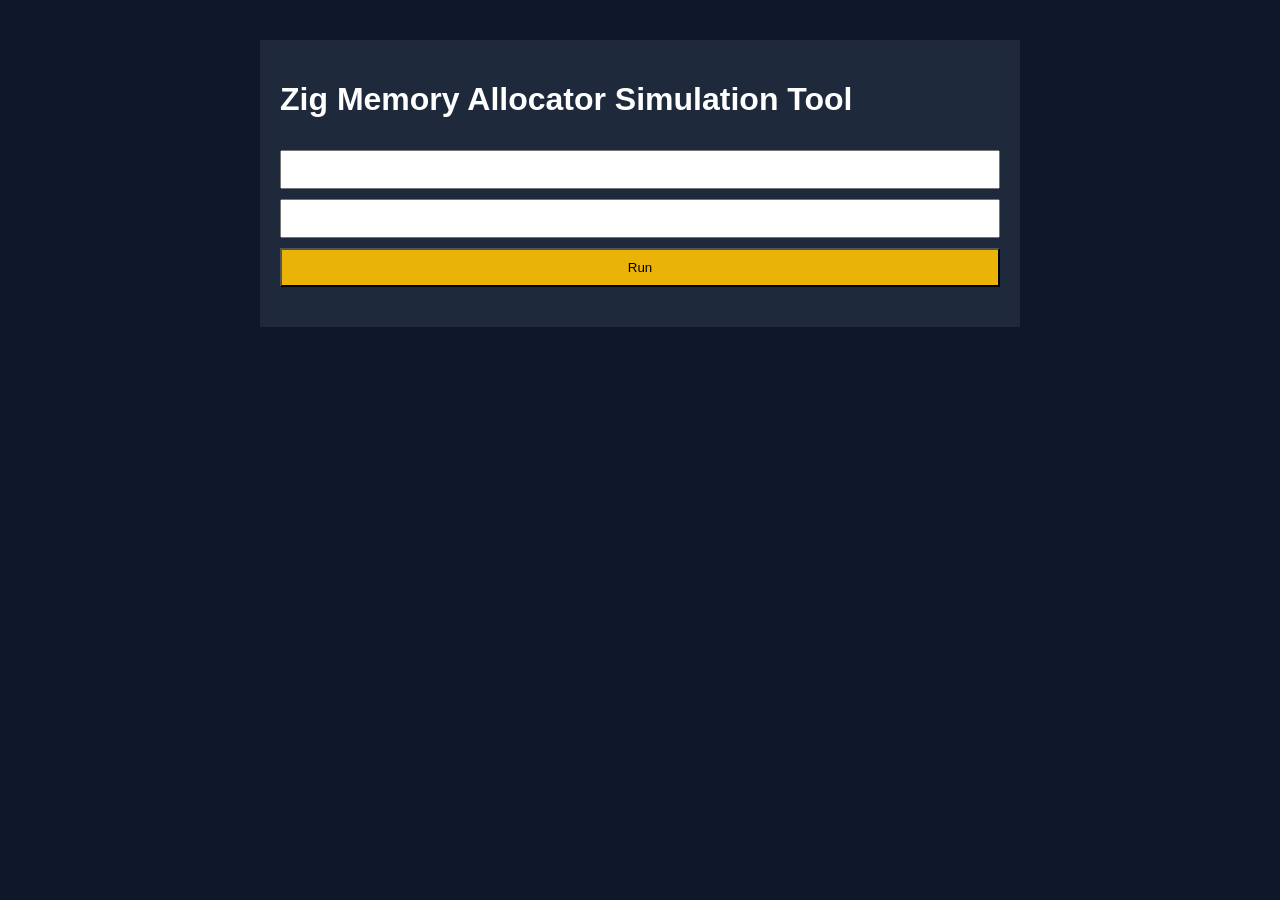
==== zig-allocator/index.html @ 52fa04ee "Initial commit" ====
<html><head><meta charset='UTF-8'><title>Zig Memory Allocator Simulation Tool</title><meta name='viewport' content='width=device-width, initial-scale=1.0'><link rel='stylesheet' href='styles.css'></head><body><div class='container'><h1>Zig Memory Allocator Simulation Tool</h1><input id='alloc'><input id='free'><button onclick='run()'>Run</button><div id='res' class='result'></div></div><script src='script.js'></script></body></html>
---- zig-allocator/styles.css ----
body{font-family:Arial;background:#0f172a;color:#fff}.container{max-width:720px;margin:40px auto;padding:20px;background:#1e293b}textarea,input{width:100%;margin-top:10px;padding:10px}textarea{height:140px}button{margin-top:10px;width:100%;padding:10px;background:#eab308}.result{margin-top:20px;white-space:pre-wrap}
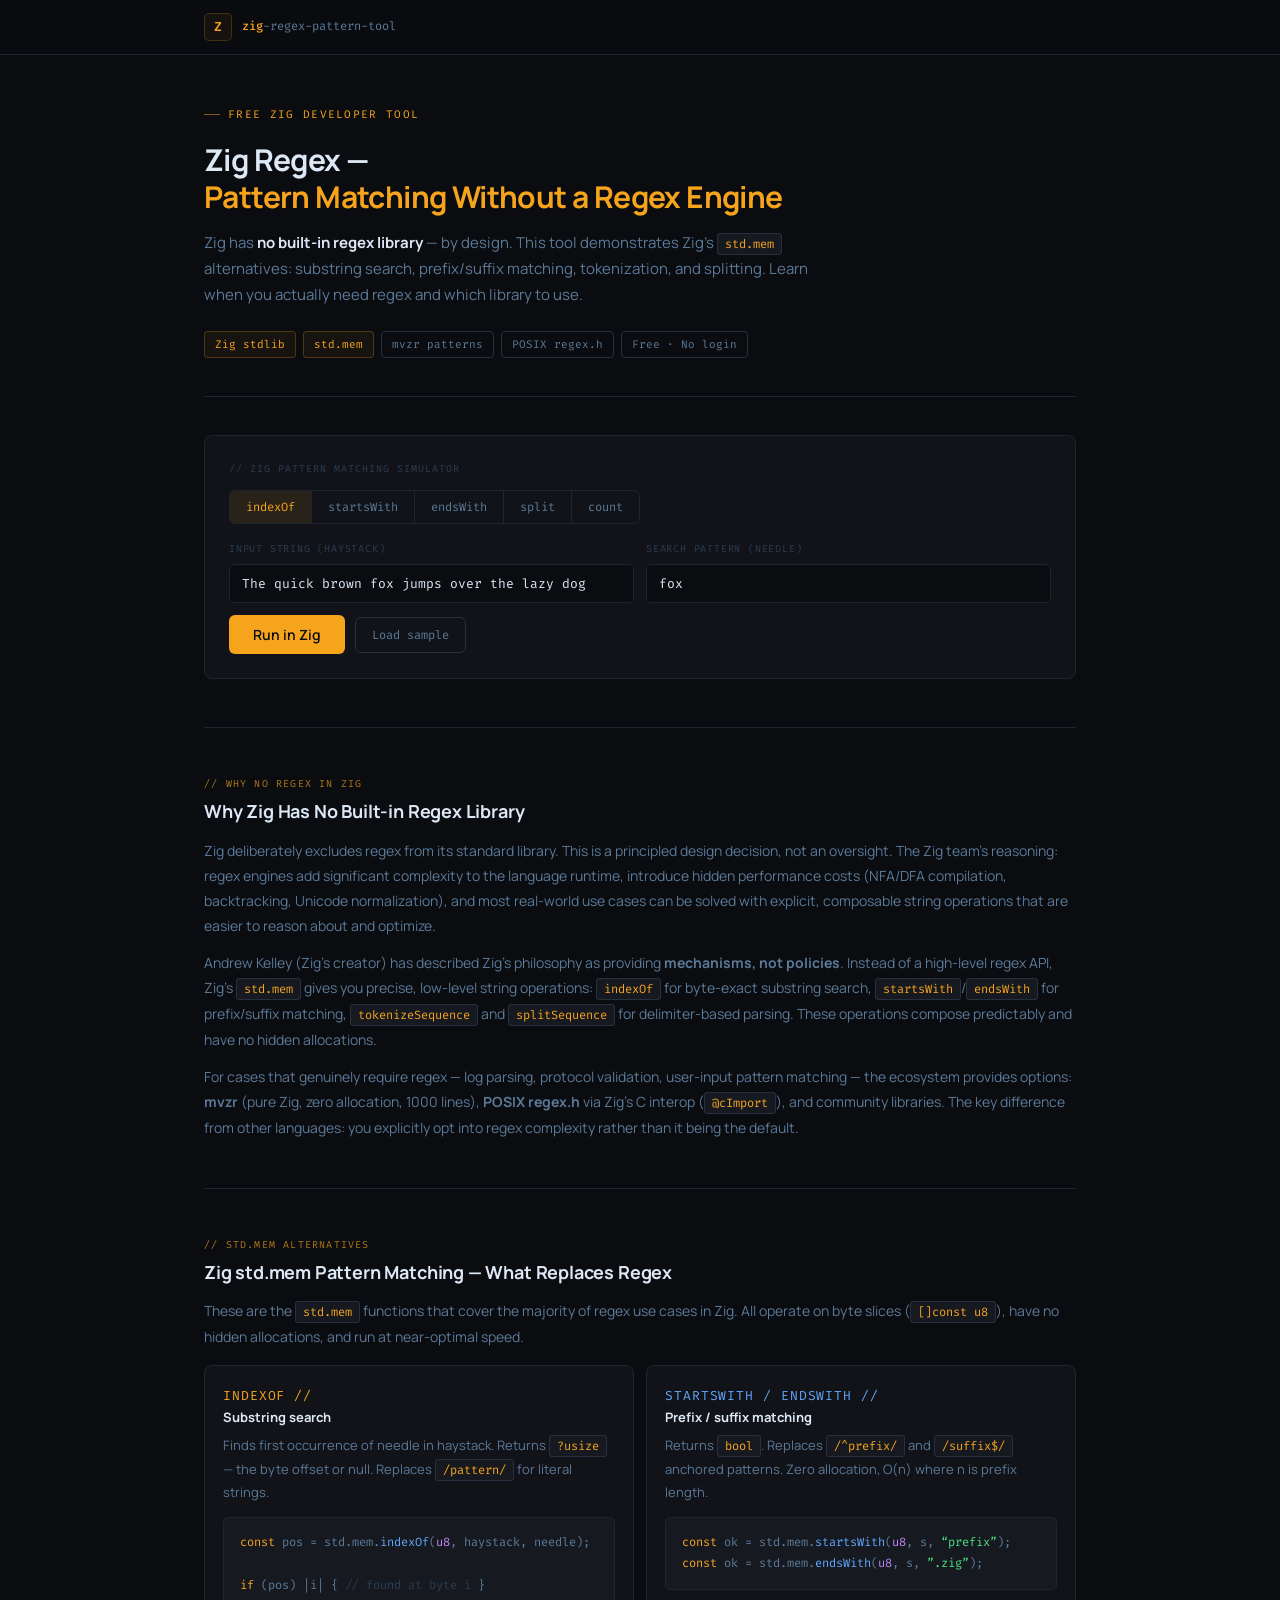
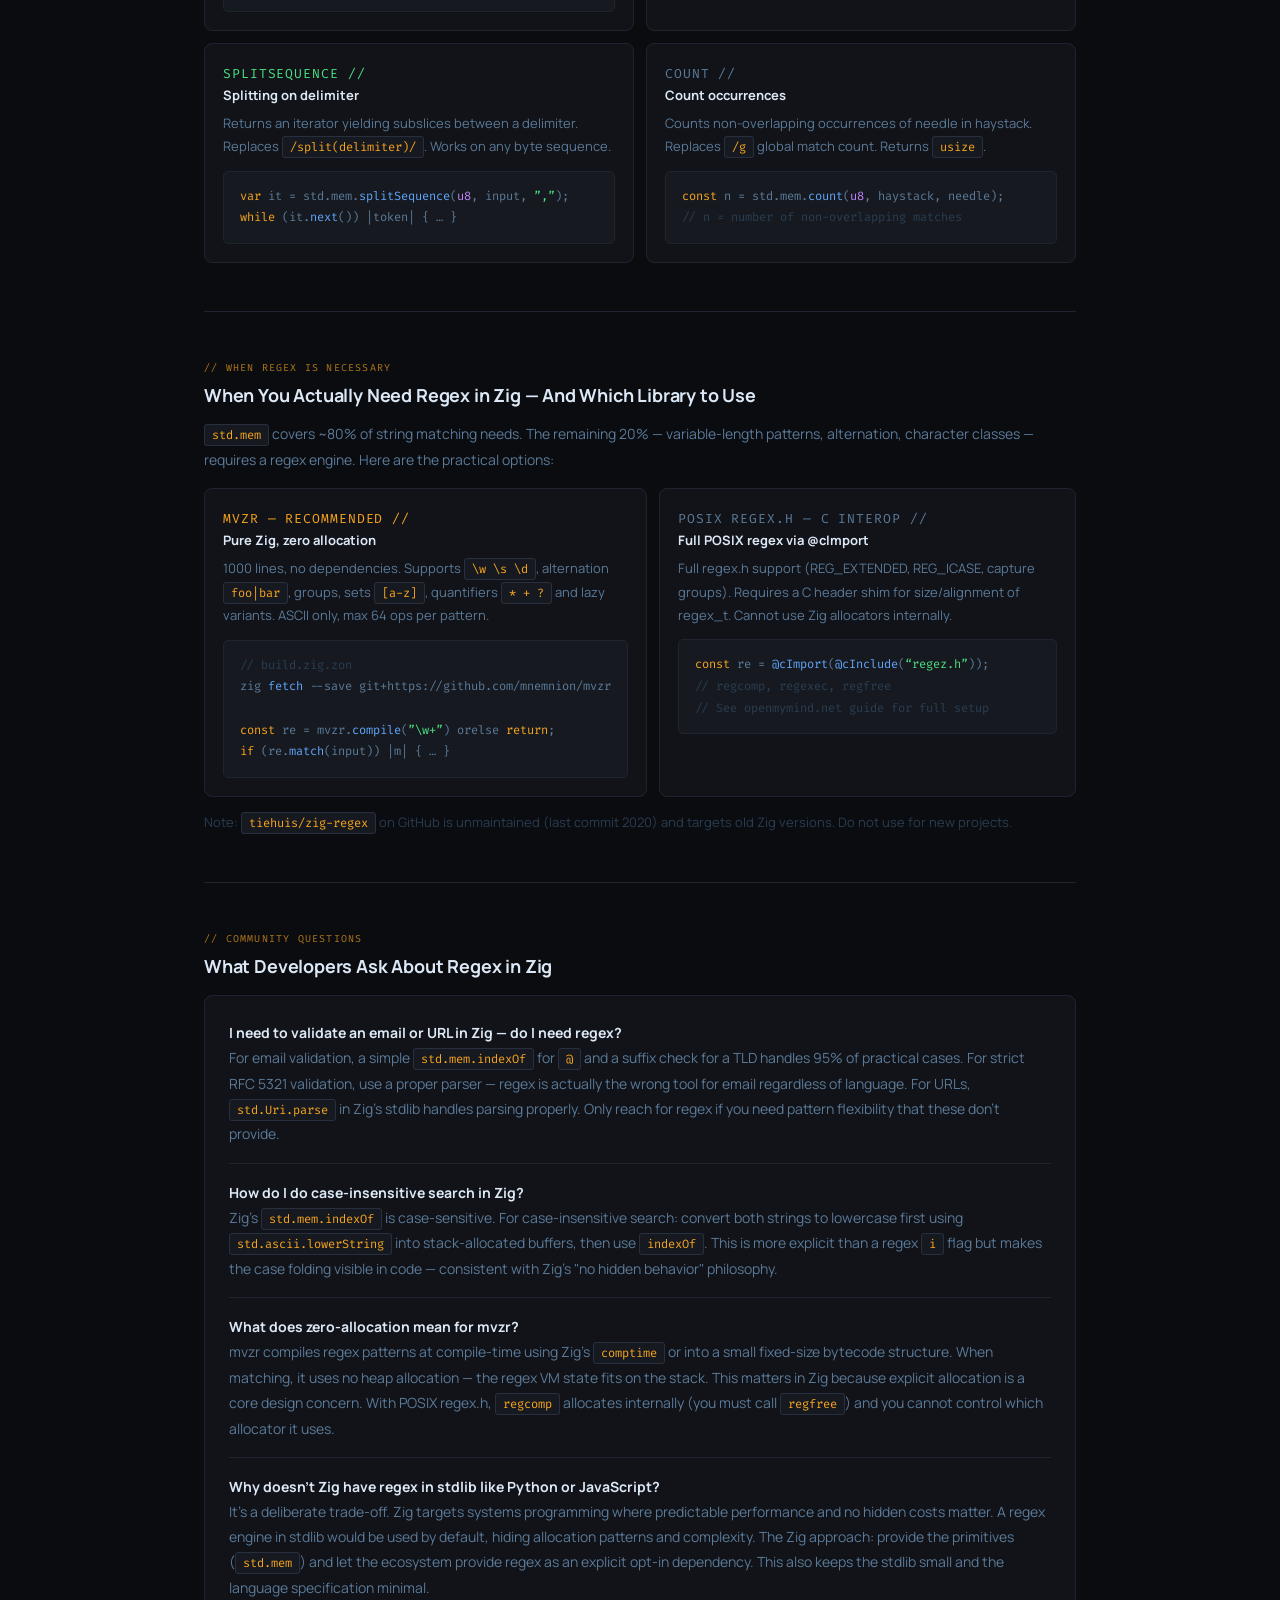
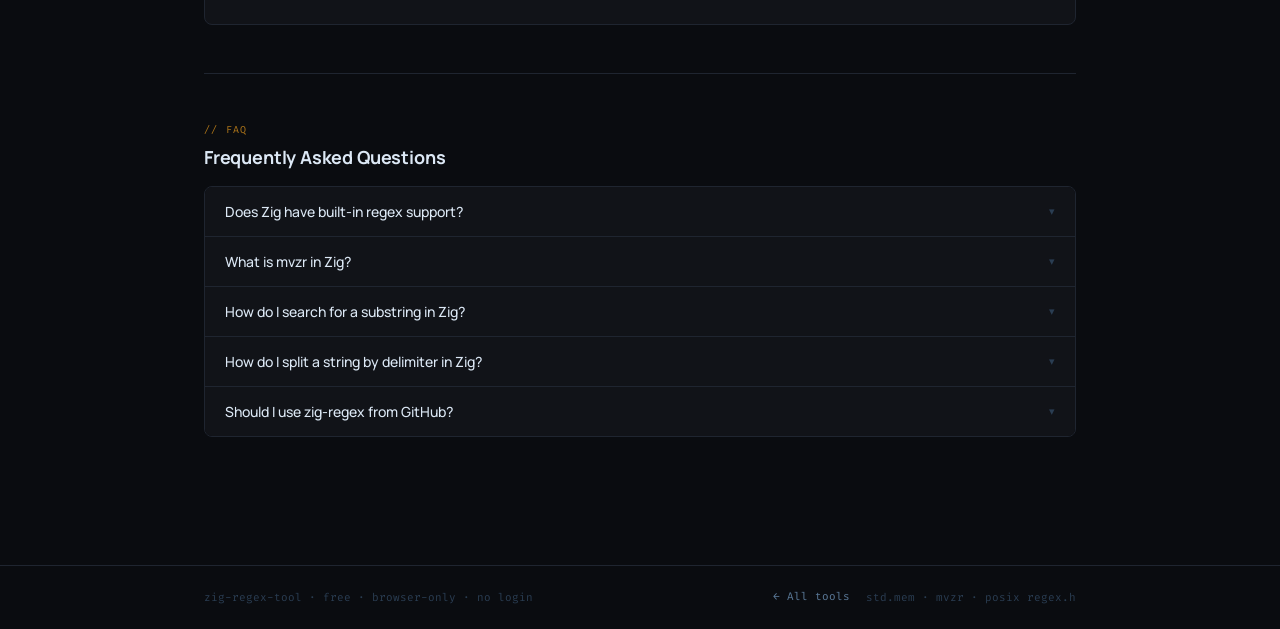
==== commit 8da192bf: "Actualizar index.html" ====
--- a/zig-allocator/index.html
+++ b/zig-allocator/index.html
@@ -1 +1,973 @@
-<html><head><meta charset='UTF-8'><title>Zig Memory Allocator Simulation Tool</title><meta name='viewport' content='width=device-width, initial-scale=1.0'><link rel='stylesheet' href='styles.css'></head><body><div class='container'><h1>Zig Memory Allocator Simulation Tool</h1><input id='alloc'><input id='free'><button onclick='run()'>Run</button><div id='res' class='result'></div></div><script src='script.js'></script></body></html>+<!DOCTYPE html>
+
+<html lang="en">
+<head>
+<meta charset="UTF-8">
+<meta name="viewport" content="width=device-width, initial-scale=1.0">
+
+<title>Zig Regex – Pattern Matching Tool & Guide for Zig Developers</title>
+
+<meta name="description" content="Zig regex tool and guide. Test patterns, explore Zig's stdlib alternatives to regex (std.mem, tokenize, split), and learn which regex libraries work with Zig. Free, no login.">
+
+<meta name="keywords" content="zig regex, zig regex library, zig string matching, zig pattern matching, zig std.mem, zig regex tool, mvzr zig, zig posix regex, zig regex alternative, zig string search">
+
+<link rel="canonical" href="https://franrivalbigprojects.github.io/longtail-dev-tools/zig-allocator/">
+
+<meta property="og:title" content="Zig Regex – Pattern Matching Tool & Guide for Zig Developers">
+<meta property="og:description" content="Test regex-style patterns in Zig's context. Explore std.mem alternatives, learn mvzr and POSIX regex.h approaches. Free, no login.">
+<meta property="og:type" content="website">
+
+<link rel="preconnect" href="https://fonts.googleapis.com">
+<link rel="preconnect" href="https://fonts.gstatic.com" crossorigin>
+<link href="https://fonts.googleapis.com/css2?family=Fira+Code:wght@400;500;600&family=Manrope:wght@400;500;600;700&display=swap" rel="stylesheet">
+
+<style>
+:root {
+  --bg: #0a0c10;
+  --surface: #111318;
+  --surface2: #161a20;
+  --border: #1f2530;
+  --border-light: #283040;
+  --zig: #f7a41d;
+  --zig-dim: rgba(247,164,29,0.1);
+  --zig-dim2: rgba(247,164,29,0.05);
+  --green: #4ade80;
+  --green-dim: rgba(74,222,128,0.1);
+  --red: #f87171;
+  --red-dim: rgba(248,113,113,0.08);
+  --blue: #60a5fa;
+  --blue-dim: rgba(96,165,250,0.1);
+  --text: #dce8f5;
+  --text-muted: #5b7a99;
+  --text-dim: #2a3d52;
+  --mono: 'Fira Code', monospace;
+  --sans: 'Manrope', sans-serif;
+  --radius: 8px;
+}
+
+* { box-sizing: border-box; margin: 0; padding: 0; }
+
+body {
+  font-family: var(--sans);
+  background: var(--bg);
+  color: var(--text);
+  min-height: 100vh;
+  line-height: 1.6;
+}
+
+header {
+  border-bottom: 1px solid var(--border);
+  padding: 13px 0;
+  position: sticky;
+  top: 0;
+  z-index: 100;
+  background: rgba(10,12,16,0.95);
+  backdrop-filter: blur(10px);
+}
+
+.header-inner {
+  max-width: 920px;
+  margin: 0 auto;
+  padding: 0 24px;
+  display: flex;
+  align-items: center;
+  gap: 10px;
+}
+
+.logo-zig {
+  font-family: var(--mono);
+  font-size: 13px;
+  font-weight: 600;
+  color: var(--zig);
+  background: var(--zig-dim2);
+  border: 1px solid rgba(247,164,29,0.2);
+  border-radius: 5px;
+  width: 28px;
+  height: 28px;
+  display: flex;
+  align-items: center;
+  justify-content: center;
+}
+
+.logo-text {
+  font-family: var(--mono);
+  font-size: 12px;
+  color: var(--text-muted);
+}
+
+.logo-text strong { color: var(--zig); font-weight: 500; }
+
+.wrapper { max-width: 920px; margin: 0 auto; padding: 0 24px 80px; }
+
+/* ─── HERO ─── */
+.hero {
+  padding: 50px 0 38px;
+  border-bottom: 1px solid var(--border);
+  margin-bottom: 38px;
+}
+
+.hero-eyebrow {
+  font-family: var(--mono);
+  font-size: 11px;
+  letter-spacing: 0.12em;
+  text-transform: uppercase;
+  color: var(--zig);
+  margin-bottom: 16px;
+  display: flex;
+  align-items: center;
+  gap: 8px;
+}
+
+.hero-eyebrow::before {
+  content: '';
+  width: 16px;
+  height: 1px;
+  background: var(--zig);
+  opacity: 0.5;
+}
+
+h1 {
+  font-size: clamp(22px, 3.5vw, 30px);
+  font-weight: 700;
+  line-height: 1.25;
+  color: var(--text);
+  margin-bottom: 14px;
+  letter-spacing: -0.02em;
+}
+
+h1 em { font-style: normal; color: var(--zig); }
+
+.hero-sub {
+  font-size: 15px;
+  color: var(--text-muted);
+  max-width: 630px;
+  line-height: 1.75;
+  margin-bottom: 22px;
+}
+
+.hero-sub strong { color: var(--text); }
+
+.badges {
+  display: flex;
+  flex-wrap: wrap;
+  gap: 7px;
+}
+
+.badge {
+  font-family: var(--mono);
+  font-size: 11px;
+  padding: 4px 10px;
+  border-radius: 4px;
+  border: 1px solid var(--border-light);
+  color: var(--text-muted);
+}
+
+.badge.zig {
+  color: var(--zig);
+  background: var(--zig-dim2);
+  border-color: rgba(247,164,29,0.25);
+}
+
+/* ─── TOOL ─── */
+.tool-wrap {
+  background: var(--surface);
+  border: 1px solid var(--border);
+  border-radius: var(--radius);
+  padding: 24px;
+  margin-bottom: 16px;
+}
+
+.tool-label {
+  font-family: var(--mono);
+  font-size: 10px;
+  letter-spacing: 0.1em;
+  text-transform: uppercase;
+  color: var(--text-dim);
+  margin-bottom: 12px;
+}
+
+.mode-tabs {
+  display: flex;
+  gap: 0;
+  border: 1px solid var(--border);
+  border-radius: 6px;
+  overflow: hidden;
+  margin-bottom: 16px;
+  width: fit-content;
+}
+
+.mode-tab {
+  font-family: var(--mono);
+  font-size: 12px;
+  padding: 8px 16px;
+  background: transparent;
+  color: var(--text-muted);
+  border: none;
+  cursor: pointer;
+  transition: background 0.15s, color 0.15s;
+  border-right: 1px solid var(--border);
+}
+
+.mode-tab:last-child { border-right: none; }
+.mode-tab.active { background: var(--zig-dim); color: var(--zig); }
+.mode-tab:hover:not(.active) { background: var(--zig-dim2); color: var(--text); }
+
+.input-row {
+  display: grid;
+  grid-template-columns: 1fr 1fr;
+  gap: 12px;
+  margin-bottom: 12px;
+}
+
+.field-label {
+  font-family: var(--mono);
+  font-size: 10px;
+  color: var(--text-dim);
+  text-transform: uppercase;
+  letter-spacing: 0.08em;
+  margin-bottom: 6px;
+}
+
+input[type="text"], textarea {
+  width: 100%;
+  background: var(--bg);
+  border: 1px solid var(--border);
+  border-radius: 5px;
+  padding: 10px 12px;
+  font-family: var(--mono);
+  font-size: 13px;
+  color: var(--text);
+  transition: border-color 0.2s;
+}
+
+input[type="text"]:focus, textarea:focus {
+  outline: none;
+  border-color: rgba(247,164,29,0.4);
+}
+
+input[type="text"]::placeholder, textarea::placeholder { color: var(--text-dim); }
+
+textarea { min-height: 100px; resize: vertical; }
+
+.tool-actions {
+  display: flex;
+  gap: 10px;
+  flex-wrap: wrap;
+  align-items: center;
+}
+
+.btn-primary {
+  padding: 10px 24px;
+  font-size: 14px;
+  font-family: var(--sans);
+  font-weight: 600;
+  background: var(--zig);
+  color: var(--bg);
+  border: none;
+  border-radius: 6px;
+  cursor: pointer;
+  transition: opacity 0.15s, transform 0.1s;
+}
+
+.btn-primary:hover { opacity: 0.85; }
+.btn-primary:active { transform: scale(0.98); }
+
+.btn-ghost {
+  padding: 9px 16px;
+  font-size: 12px;
+  font-family: var(--mono);
+  background: transparent;
+  color: var(--text-muted);
+  border: 1px solid var(--border-light);
+  border-radius: 6px;
+  cursor: pointer;
+  transition: color 0.15s;
+}
+
+.btn-ghost:hover { color: var(--text); border-color: var(--text-dim); opacity: 1; transform: none; }
+
+/* ─── RESULTS ─── */
+#output { margin-top: 16px; display: none; }
+
+.result-box {
+  background: var(--bg);
+  border: 1px solid var(--border);
+  border-radius: 6px;
+  padding: 16px;
+  font-family: var(--mono);
+  font-size: 13px;
+  line-height: 1.7;
+}
+
+.result-ok { border-color: rgba(74,222,128,0.3); }
+.result-fail { border-color: rgba(248,113,113,0.3); }
+
+.result-title {
+  font-size: 12px;
+  font-weight: 600;
+  margin-bottom: 10px;
+  display: flex;
+  align-items: center;
+  gap: 8px;
+}
+
+.match-highlight {
+  background: rgba(247,164,29,0.25);
+  color: var(--zig);
+  border-radius: 2px;
+  padding: 0 2px;
+}
+
+.code-block {
+  background: var(--surface2);
+  border: 1px solid var(--border);
+  border-radius: 5px;
+  padding: 14px 16px;
+  font-family: var(--mono);
+  font-size: 12px;
+  color: var(--text-muted);
+  line-height: 1.8;
+  margin-top: 12px;
+  overflow-x: auto;
+  white-space: pre;
+}
+
+.kw { color: var(--zig); }
+.fn-name { color: var(--blue); }
+.str { color: var(--green); }
+.cm { color: var(--text-dim); }
+.ty { color: #c084fc; }
+
+/* ─── DIVIDER ─── */
+hr.divider { border: none; border-top: 1px solid var(--border); margin: 48px 0; }
+
+/* ─── CONTENT ─── */
+.content-section { margin-bottom: 48px; }
+
+.section-eyebrow {
+  font-family: var(--mono);
+  font-size: 10px;
+  letter-spacing: 0.12em;
+  text-transform: uppercase;
+  color: var(--zig);
+  opacity: 0.7;
+  margin-bottom: 8px;
+  display: block;
+}
+
+h3 {
+  font-size: 18px;
+  font-weight: 700;
+  color: var(--text);
+  margin-bottom: 14px;
+  letter-spacing: -0.01em;
+  line-height: 1.3;
+}
+
+p {
+  font-size: 14px;
+  color: var(--text-muted);
+  line-height: 1.8;
+  margin-bottom: 12px;
+}
+
+code {
+  font-family: var(--mono);
+  font-size: 12px;
+  background: var(--surface2);
+  color: var(--zig);
+  padding: 2px 7px;
+  border-radius: 3px;
+  border: 1px solid var(--border-light);
+}
+
+/* ─── APPROACH CARDS ─── */
+.approach-grid {
+  display: grid;
+  grid-template-columns: 1fr 1fr;
+  gap: 12px;
+  margin-top: 16px;
+}
+
+.approach-card {
+  background: var(--surface);
+  border: 1px solid var(--border);
+  border-radius: var(--radius);
+  padding: 18px;
+  transition: border-color 0.2s;
+}
+
+.approach-card:hover { border-color: var(--border-light); }
+
+.approach-eye {
+  font-family: var(--mono);
+  font-size: 10px;
+  text-transform: uppercase;
+  letter-spacing: 0.07em;
+  margin-bottom: 8px;
+}
+
+.approach-card strong {
+  font-size: 13px;
+  color: var(--text);
+  display: block;
+  margin-bottom: 6px;
+}
+
+.approach-card p { font-size: 13px; margin: 0; }
+
+/* ─── DENSE BLOCK ─── */
+.dense-block {
+  background: var(--surface);
+  border: 1px solid var(--border);
+  border-radius: var(--radius);
+  padding: 24px;
+  margin-top: 16px;
+}
+
+.dense-block p {
+  font-size: 14px;
+  margin-bottom: 16px;
+  padding-bottom: 16px;
+  border-bottom: 1px solid var(--border);
+  line-height: 1.8;
+}
+
+.dense-block p:last-child { margin-bottom: 0; padding-bottom: 0; border-bottom: none; }
+.dense-block strong { color: var(--text); }
+
+/* ─── FAQ ─── */
+.faq-list {
+  margin-top: 16px;
+  border: 1px solid var(--border);
+  border-radius: var(--radius);
+  overflow: hidden;
+}
+
+.faq-item { border-bottom: 1px solid var(--border); }
+.faq-item:last-child { border-bottom: none; }
+
+.faq-q {
+  width: 100%;
+  text-align: left;
+  background: var(--surface);
+  border: none;
+  padding: 15px 20px;
+  font-size: 14px;
+  color: var(--text);
+  font-family: var(--sans);
+  cursor: pointer;
+  display: flex;
+  justify-content: space-between;
+  align-items: center;
+  gap: 12px;
+  transition: background 0.15s;
+  font-weight: 500;
+}
+
+.faq-q:hover { background: var(--zig-dim2); }
+
+.faq-arrow {
+  font-size: 11px;
+  color: var(--text-dim);
+  transition: transform 0.2s;
+  flex-shrink: 0;
+  font-family: var(--mono);
+}
+
+.faq-item.open .faq-arrow { transform: rotate(180deg); }
+
+.faq-a {
+  display: none;
+  padding: 0 20px 16px;
+  font-size: 13px;
+  color: var(--text-muted);
+  line-height: 1.75;
+  border-top: 1px solid var(--border);
+  background: var(--bg);
+}
+
+.faq-item.open .faq-a { display: block; }
+
+/* ─── FOOTER ─── */
+footer {
+  border-top: 1px solid var(--border);
+  padding: 22px 0;
+}
+
+.footer-inner {
+  max-width: 920px;
+  margin: 0 auto;
+  padding: 0 24px;
+  display: flex;
+  justify-content: space-between;
+  align-items: center;
+  flex-wrap: wrap;
+  gap: 8px;
+}
+
+footer p {
+  font-size: 11px;
+  color: var(--text-dim);
+  font-family: var(--mono);
+  margin: 0;
+}
+
+footer a {
+  color: var(--text-muted);
+  text-decoration: none;
+  font-size: 11px;
+  font-family: var(--mono);
+}
+
+footer a:hover { color: var(--zig); }
+
+@media (max-width: 620px) {
+  .input-row { grid-template-columns: 1fr; }
+  .approach-grid { grid-template-columns: 1fr; }
+  .hero { padding: 32px 0 24px; }
+}
+</style>
+
+<script type="application/ld+json">
+{
+  "@context": "https://schema.org",
+  "@type": "SoftwareApplication",
+  "name": "Zig Regex Pattern Matcher",
+  "applicationCategory": "DeveloperApplication",
+  "operatingSystem": "Web",
+  "offers": { "@type": "Offer", "price": "0", "priceCurrency": "USD" },
+  "description": "Free Zig regex tool. Test std.mem pattern matching alternatives, explore substring search, prefix/suffix matching, and tokenization in Zig's standard library. Learn when to use mvzr or POSIX regex.h in Zig projects.",
+  "featureList": "Zig string pattern matching, std.mem search, substring detection, prefix suffix matching, tokenize split, Zig regex alternatives"
+}
+</script>
+
+<script type="application/ld+json">
+{
+  "@context": "https://schema.org",
+  "@type": "FAQPage",
+  "mainEntity": [
+    {
+      "@type": "Question",
+      "name": "Does Zig have a built-in regex library?",
+      "acceptedAnswer": {
+        "@type": "Answer",
+        "text": "No. Zig deliberately excludes regex from its standard library. The Zig team's position is that regex adds significant complexity to the language runtime and most use cases can be solved with std.mem functions (indexOf, startsWith, endsWith, containsAtLeast) which are explicit, fast, and composable. For cases that genuinely need regex, the options are: mvzr (pure Zig, zero allocation), zig-regex (GitHub library), or POSIX regex.h via Zig's C interop."
+      }
+    },
+    {
+      "@type": "Question",
+      "name": "What is the best way to do regex in Zig?",
+      "acceptedAnswer": {
+        "@type": "Answer",
+        "text": "For simple pattern matching in Zig, use std.mem functions: std.mem.indexOf for substring search, std.mem.startsWith and std.mem.endsWith for prefix/suffix checks, std.mem.tokenizeSequence or std.mem.splitSequence for splitting on delimiters. For complex patterns requiring actual regex, use the mvzr library (zero allocation, pure Zig) or link POSIX regex.h via @cImport. Avoid zig-regex on GitHub as it is unmaintained."
+      }
+    },
+    {
+      "@type": "Question",
+      "name": "How do I search for a substring in Zig?",
+      "acceptedAnswer": {
+        "@type": "Answer",
+        "text": "Use std.mem.indexOf: if (std.mem.indexOf(u8, haystack, needle)) |pos| { // found at pos }. This returns an optional usize — the byte offset of the first match, or null if not found. For case-insensitive search, convert both strings to lowercase first using std.ascii.lowerString."
+      }
+    },
+    {
+      "@type": "Question",
+      "name": "What is mvzr in Zig?",
+      "acceptedAnswer": {
+        "@type": "Answer",
+        "text": "mvzr (Minimum Viable Zig Regex) is a pure Zig regex library with zero memory allocation. It supports possessive and lazy qualifiers, alternation, grouping, character sets, built-in groups (\\w, \\s, \\d), and anchors. It has limitations: max 64 operations per regex, ASCII only, no Unicode support. Add it as a Zig package with zig fetch --save git+https://github.com/mnemnion/mvzr."
+      }
+    }
+  ]
+}
+</script>
+
+</head>
+
+<body>
+
+<header>
+  <div class="header-inner">
+    <div class="logo-zig">Z</div>
+    <span class="logo-text"><strong>zig</strong>-regex-pattern-tool</span>
+  </div>
+</header>
+
+<div class="wrapper">
+
+  <!-- HERO -->
+
+  <section class="hero">
+    <p class="hero-eyebrow">Free Zig Developer Tool</p>
+    <h1>Zig Regex —<br><em>Pattern Matching Without a Regex Engine</em></h1>
+    <p class="hero-sub">
+      Zig has <strong>no built-in regex library</strong> — by design. This tool demonstrates Zig's <code>std.mem</code> alternatives: substring search, prefix/suffix matching, tokenization, and splitting. Learn when you actually need regex and which library to use.
+    </p>
+    <div class="badges">
+      <span class="badge zig">Zig stdlib</span>
+      <span class="badge zig">std.mem</span>
+      <span class="badge">mvzr patterns</span>
+      <span class="badge">POSIX regex.h</span>
+      <span class="badge">Free · No login</span>
+    </div>
+  </section>
+
+  <!-- TOOL -->
+
+  <div class="tool-wrap">
+    <p class="tool-label">// Zig pattern matching simulator</p>
+
+<div class="mode-tabs">
+  <button class="mode-tab active" onclick="setMode('contains')" id="tab-contains">indexOf</button>
+  <button class="mode-tab" onclick="setMode('starts')" id="tab-starts">startsWith</button>
+  <button class="mode-tab" onclick="setMode('ends')" id="tab-ends">endsWith</button>
+  <button class="mode-tab" onclick="setMode('split')" id="tab-split">split</button>
+  <button class="mode-tab" onclick="setMode('count')" id="tab-count">count</button>
+</div>
+
+<div class="input-row">
+  <div>
+    <p class="field-label">Input string (haystack)</p>
+    <input type="text" id="haystack" placeholder="The quick brown fox jumps over the lazy dog" value="The quick brown fox jumps over the lazy dog">
+  </div>
+  <div>
+    <p class="field-label" id="needleLabel">Search pattern (needle)</p>
+    <input type="text" id="needle" placeholder="fox" value="fox">
+  </div>
+</div>
+
+<div class="tool-actions">
+  <button class="btn-primary" onclick="runTool()">Run in Zig</button>
+  <button class="btn-ghost" onclick="loadSample()">Load sample</button>
+</div>
+
+<div id="output"></div>
+
+  </div>
+
+  <hr class="divider">
+
+  <!-- WHY NO REGEX -->
+
+  <section class="content-section">
+    <span class="section-eyebrow">// Why no regex in Zig</span>
+    <h3>Why Zig Has No Built-in Regex Library</h3>
+    <p>
+      Zig deliberately excludes regex from its standard library. This is a principled design decision, not an oversight. The Zig team's reasoning: regex engines add significant complexity to the language runtime, introduce hidden performance costs (NFA/DFA compilation, backtracking, Unicode normalization), and most real-world use cases can be solved with explicit, composable string operations that are easier to reason about and optimize.
+    </p>
+    <p>
+      Andrew Kelley (Zig's creator) has described Zig's philosophy as providing <strong>mechanisms, not policies</strong>. Instead of a high-level regex API, Zig's <code>std.mem</code> gives you precise, low-level string operations: <code>indexOf</code> for byte-exact substring search, <code>startsWith</code>/<code>endsWith</code> for prefix/suffix matching, <code>tokenizeSequence</code> and <code>splitSequence</code> for delimiter-based parsing. These operations compose predictably and have no hidden allocations.
+    </p>
+    <p>
+      For cases that genuinely require regex — log parsing, protocol validation, user-input pattern matching — the ecosystem provides options: <strong>mvzr</strong> (pure Zig, zero allocation, 1000 lines), <strong>POSIX regex.h</strong> via Zig's C interop (<code>@cImport</code>), and community libraries. The key difference from other languages: you explicitly opt into regex complexity rather than it being the default.
+    </p>
+  </section>
+
+  <hr class="divider">
+
+  <!-- STD.MEM ALTERNATIVES -->
+
+  <section class="content-section">
+    <span class="section-eyebrow">// std.mem alternatives</span>
+    <h3>Zig std.mem Pattern Matching — What Replaces Regex</h3>
+    <p>
+      These are the <code>std.mem</code> functions that cover the majority of regex use cases in Zig. All operate on byte slices (<code>[]const u8</code>), have no hidden allocations, and run at near-optimal speed.
+    </p>
+
+<div class="approach-grid">
+  <div class="approach-card">
+    <p class="approach-eye" style="color:var(--zig)">indexOf //</p>
+    <strong>Substring search</strong>
+    <p>Finds first occurrence of needle in haystack. Returns <code>?usize</code> — the byte offset or null. Replaces <code>/pattern/</code> for literal strings.</p>
+    <div class="code-block"><span class="kw">const</span> pos = std.mem.<span class="fn-name">indexOf</span>(<span class="ty">u8</span>, haystack, needle);
+
+<span class="kw">if</span> (pos) |i| { <span class="cm">// found at byte i</span> }</div>
+</div>
+<div class="approach-card">
+<p class="approach-eye" style="color:var(--blue)">startsWith / endsWith //</p>
+<strong>Prefix / suffix matching</strong>
+<p>Returns <code>bool</code>. Replaces <code>/^prefix/</code> and <code>/suffix$/</code> anchored patterns. Zero allocation, O(n) where n is prefix length.</p>
+<div class="code-block"><span class="kw">const</span> ok = std.mem.<span class="fn-name">startsWith</span>(<span class="ty">u8</span>, s, <span class="str">“prefix”</span>);
+<span class="kw">const</span> ok = std.mem.<span class="fn-name">endsWith</span>(<span class="ty">u8</span>, s, <span class="str">”.zig”</span>);</div>
+</div>
+<div class="approach-card">
+<p class="approach-eye" style="color:var(--green)">splitSequence //</p>
+<strong>Splitting on delimiter</strong>
+<p>Returns an iterator yielding subslices between a delimiter. Replaces <code>/split(delimiter)/</code>. Works on any byte sequence.</p>
+<div class="code-block"><span class="kw">var</span> it = std.mem.<span class="fn-name">splitSequence</span>(<span class="ty">u8</span>, input, <span class="str">”,”</span>);
+<span class="kw">while</span> (it.<span class="fn-name">next</span>()) |token| { … }</div>
+</div>
+<div class="approach-card">
+<p class="approach-eye" style="color:#c084fc)">count //</p>
+<strong>Count occurrences</strong>
+<p>Counts non-overlapping occurrences of needle in haystack. Replaces <code>/g</code> global match count. Returns <code>usize</code>.</p>
+<div class="code-block"><span class="kw">const</span> n = std.mem.<span class="fn-name">count</span>(<span class="ty">u8</span>, haystack, needle);
+<span class="cm">// n = number of non-overlapping matches</span></div>
+</div>
+</div>
+
+  </section>
+
+  <hr class="divider">
+
+  <!-- WHEN YOU ACTUALLY NEED REGEX -->
+
+  <section class="content-section">
+    <span class="section-eyebrow">// When regex is necessary</span>
+    <h3>When You Actually Need Regex in Zig — And Which Library to Use</h3>
+    <p>
+      <code>std.mem</code> covers ~80% of string matching needs. The remaining 20% — variable-length patterns, alternation, character classes — requires a regex engine. Here are the practical options:
+    </p>
+    <div class="approach-grid">
+      <div class="approach-card">
+        <p class="approach-eye" style="color:var(--zig)">mvzr — recommended //</p>
+        <strong>Pure Zig, zero allocation</strong>
+        <p>1000 lines, no dependencies. Supports <code>\w \s \d</code>, alternation <code>foo|bar</code>, groups, sets <code>[a-z]</code>, quantifiers <code>* + ?</code> and lazy variants. ASCII only, max 64 ops per pattern.</p>
+        <div class="code-block"><span class="cm">// build.zig.zon</span>
+zig <span class="fn-name">fetch</span> --save git+https://github.com/mnemnion/mvzr
+
+<span class="kw">const</span> re = mvzr.<span class="fn-name">compile</span>(<span class="str">”\w+”</span>) orelse <span class="kw">return</span>;
+<span class="kw">if</span> (re.<span class="fn-name">match</span>(input)) |m| { … }</div>
+</div>
+<div class="approach-card">
+<p class="approach-eye" style="color:var(--text-muted)">POSIX regex.h — C interop //</p>
+<strong>Full POSIX regex via @cImport</strong>
+<p>Full regex.h support (REG_EXTENDED, REG_ICASE, capture groups). Requires a C header shim for size/alignment of regex_t. Cannot use Zig allocators internally.</p>
+<div class="code-block"><span class="kw">const</span> re = <span class="fn-name">@cImport</span>(<span class="fn-name">@cInclude</span>(<span class="str">“regez.h”</span>));
+<span class="cm">// regcomp, regexec, regfree</span>
+<span class="cm">// See openmymind.net guide for full setup</span></div>
+</div>
+</div>
+<p style="margin-top:14px;font-size:13px;color:var(--text-dim);">Note: <code>tiehuis/zig-regex</code> on GitHub is unmaintained (last commit 2020) and targets old Zig versions. Do not use for new projects.</p>
+
+  </section>
+
+  <hr class="divider">
+
+  <!-- WHAT DEVS ASK -->
+
+  <section class="content-section">
+    <span class="section-eyebrow">// Community questions</span>
+    <h3>What Developers Ask About Regex in Zig</h3>
+    <div class="dense-block">
+      <p><strong>I need to validate an email or URL in Zig — do I need regex?</strong><br>
+      For email validation, a simple <code>std.mem.indexOf</code> for <code>@</code> and a suffix check for a TLD handles 95% of practical cases. For strict RFC 5321 validation, use a proper parser — regex is actually the wrong tool for email regardless of language. For URLs, <code>std.Uri.parse</code> in Zig's stdlib handles parsing properly. Only reach for regex if you need pattern flexibility that these don't provide.</p>
+
+  <p><strong>How do I do case-insensitive search in Zig?</strong><br>
+  Zig's <code>std.mem.indexOf</code> is case-sensitive. For case-insensitive search: convert both strings to lowercase first using <code>std.ascii.lowerString</code> into stack-allocated buffers, then use <code>indexOf</code>. This is more explicit than a regex <code>i</code> flag but makes the case folding visible in code — consistent with Zig's "no hidden behavior" philosophy.</p>
+
+  <p><strong>What does zero-allocation mean for mvzr?</strong><br>
+  mvzr compiles regex patterns at compile-time using Zig's <code>comptime</code> or into a small fixed-size bytecode structure. When matching, it uses no heap allocation — the regex VM state fits on the stack. This matters in Zig because explicit allocation is a core design concern. With POSIX regex.h, <code>regcomp</code> allocates internally (you must call <code>regfree</code>) and you cannot control which allocator it uses.</p>
+
+  <p><strong>Why doesn't Zig have regex in stdlib like Python or JavaScript?</strong><br>
+  It's a deliberate trade-off. Zig targets systems programming where predictable performance and no hidden costs matter. A regex engine in stdlib would be used by default, hiding allocation patterns and complexity. The Zig approach: provide the primitives (<code>std.mem</code>) and let the ecosystem provide regex as an explicit opt-in dependency. This also keeps the stdlib small and the language specification minimal.</p>
+</div>
+
+  </section>
+
+  <hr class="divider">
+
+  <!-- FAQ -->
+
+  <section class="content-section">
+    <span class="section-eyebrow">// FAQ</span>
+    <h3>Frequently Asked Questions</h3>
+    <div class="faq-list">
+      <div class="faq-item">
+        <button class="faq-q" onclick="toggleFaq(this)">
+          Does Zig have built-in regex support?
+          <span class="faq-arrow">▾</span>
+        </button>
+        <div class="faq-a">No. Zig deliberately excludes regex from its standard library. For most use cases, <code>std.mem</code> functions (indexOf, startsWith, endsWith, splitSequence) are sufficient. For full regex, use the <strong>mvzr</strong> library (pure Zig, zero allocation) or POSIX <code>regex.h</code> via Zig's C interop.</div>
+      </div>
+      <div class="faq-item">
+        <button class="faq-q" onclick="toggleFaq(this)">
+          What is mvzr in Zig?
+          <span class="faq-arrow">▾</span>
+        </button>
+        <div class="faq-a">mvzr (Minimum Viable Zig Regex) is a pure Zig regex library with zero memory allocation. It supports <code>\w \s \d</code> groups, alternation, character sets, possessive and lazy quantifiers, and anchors. It's under 1000 lines with no dependencies other than <code>std</code>. Limitations: ASCII only, max 64 ops per pattern. Install with <code>zig fetch --save git+https://github.com/mnemnion/mvzr</code>.</div>
+      </div>
+      <div class="faq-item">
+        <button class="faq-q" onclick="toggleFaq(this)">
+          How do I search for a substring in Zig?
+          <span class="faq-arrow">▾</span>
+        </button>
+        <div class="faq-a"><code>std.mem.indexOf(u8, haystack, needle)</code> returns <code>?usize</code> — the byte offset of the first match, or null if not found. Use it in an <code>if</code> with optional binding: <code>if (std.mem.indexOf(u8, s, "pattern")) |pos| { }</code>. For all occurrences, loop with indexOf starting from the previous position + needle length.</div>
+      </div>
+      <div class="faq-item">
+        <button class="faq-q" onclick="toggleFaq(this)">
+          How do I split a string by delimiter in Zig?
+          <span class="faq-arrow">▾</span>
+        </button>
+        <div class="faq-a">Use <code>std.mem.splitSequence(u8, input, delimiter)</code> which returns an iterator. Call <code>.next()</code> to get each token as a <code>[]const u8</code> slice. For splitting on any character in a set, use <code>std.mem.tokenizeAny</code>. These are zero-allocation — they return slices into the original string, not new allocations.</div>
+      </div>
+      <div class="faq-item">
+        <button class="faq-q" onclick="toggleFaq(this)">
+          Should I use zig-regex from GitHub?
+          <span class="faq-arrow">▾</span>
+        </button>
+        <div class="faq-a">No. <code>tiehuis/zig-regex</code> targets Zig 0.6 and is unmaintained since 2020. It will not compile with modern Zig versions. Use <strong>mvzr</strong> instead — it's actively maintained, targets current Zig, and has zero allocation.</div>
+      </div>
+    </div>
+  </section>
+
+</div>
+
+<footer>
+  <div class="footer-inner">
+    <p>zig-regex-tool · free · browser-only · no login</p>
+    <div style="display:flex;gap:16px;">
+      <a href="../">← All tools</a>
+      <p>std.mem · mvzr · posix regex.h</p>
+    </div>
+  </div>
+</footer>
+
+<script>
+let currentMode = 'contains';
+
+function setMode(mode) {
+  currentMode = mode;
+  document.querySelectorAll('.mode-tab').forEach(t => t.classList.remove('active'));
+  document.getElementById('tab-' + mode).classList.add('active');
+
+  const labels = {
+    contains: 'Search pattern (needle)',
+    starts: 'Prefix to check',
+    ends: 'Suffix to check',
+    split: 'Delimiter',
+    count: 'Pattern to count'
+  };
+  document.getElementById('needleLabel').textContent = labels[mode];
+
+  const placeholders = {
+    contains: 'fox',
+    starts: 'The',
+    ends: 'dog',
+    split: ' ',
+    count: 'the'
+  };
+  document.getElementById('needle').placeholder = placeholders[mode];
+
+  document.getElementById('output').style.display = 'none';
+}
+
+function runTool() {
+  const haystack = document.getElementById('haystack').value;
+  const needle = document.getElementById('needle').value;
+  const outputEl = document.getElementById('output');
+  outputEl.style.display = 'block';
+
+  if (!haystack || !needle) {
+    outputEl.innerHTML = `<div class="result-box"><span style="color:var(--text-muted);font-size:12px;">// Enter both fields above</span></div>`;
+    return;
+  }
+
+  let html = '';
+
+  if (currentMode === 'contains') {
+    const idx = haystack.indexOf(needle);
+    const found = idx !== -1;
+    const highlighted = found
+      ? haystack.substring(0, idx) + `<span class="match-highlight">${escHtml(haystack.substring(idx, idx + needle.length))}</span>` + escHtml(haystack.substring(idx + needle.length))
+      : escHtml(haystack);
+
+    html = `<div class="result-box ${found ? 'result-ok' : 'result-fail'}">
+      <div class="result-title" style="color:${found ? 'var(--green)' : 'var(--red)'}">
+        ${found ? '✓' : '✗'} std.mem.indexOf — ${found ? `match at byte ${idx}` : 'no match'}
+      </div>
+      <div style="font-size:13px;color:var(--text-muted);margin-bottom:10px;">${highlighted}</div>
+      <div class="code-block"><span class="kw">const</span> pos = std.mem.<span class="fn-name">indexOf</span>(<span class="ty">u8</span>, <span class="str">"${escHtml(haystack.substring(0,40))}${haystack.length > 40 ? '...' : ''}"</span>, <span class="str">"${escHtml(needle)}"</span>);
+<span class="cm">// Result: ${found ? `?usize = ${idx}` : '?usize = null'}</span>
+<span class="kw">if</span> (pos) |i| {
+    std.debug.<span class="fn-name">print</span>(<span class="str">"Found at index {d}\\n"</span>, .{i});
+}</div>
+    </div>`;
+  }
+
+  else if (currentMode === 'starts') {
+    const result = haystack.startsWith(needle);
+    html = `<div class="result-box ${result ? 'result-ok' : 'result-fail'}">
+      <div class="result-title" style="color:${result ? 'var(--green)' : 'var(--red)'}">
+        ${result ? '✓' : '✗'} std.mem.startsWith — ${result ? 'true' : 'false'}
+      </div>
+      <div class="code-block"><span class="kw">const</span> ok = std.mem.<span class="fn-name">startsWith</span>(<span class="ty">u8</span>, input, <span class="str">"${escHtml(needle)}"</span>);
+<span class="cm">// Result: ${result}</span></div>
+    </div>`;
+  }
+
+  else if (currentMode === 'ends') {
+    const result = haystack.endsWith(needle);
+    html = `<div class="result-box ${result ? 'result-ok' : 'result-fail'}">
+      <div class="result-title" style="color:${result ? 'var(--green)' : 'var(--red)'}">
+        ${result ? '✓' : '✗'} std.mem.endsWith — ${result ? 'true' : 'false'}
+      </div>
+      <div class="code-block"><span class="kw">const</span> ok = std.mem.<span class="fn-name">endsWith</span>(<span class="ty">u8</span>, input, <span class="str">"${escHtml(needle)}"</span>);
+<span class="cm">// Result: ${result}</span></div>
+    </div>`;
+  }
+
+  else if (currentMode === 'split') {
+    const parts = haystack.split(needle);
+    const preview = parts.slice(0, 8);
+    html = `<div class="result-box result-ok">
+      <div class="result-title" style="color:var(--green)">
+        ✓ std.mem.splitSequence — ${parts.length} tokens
+      </div>
+      <div style="display:flex;flex-wrap:wrap;gap:5px;margin-bottom:10px;">
+        ${preview.map((p, i) => `<span style="background:var(--zig-dim);color:var(--zig);border:1px solid rgba(247,164,29,0.2);border-radius:3px;padding:2px 7px;font-size:11px;font-family:var(--mono);">[${i}] ${escHtml(p.substring(0,20))}${p.length > 20 ? '…' : ''}</span>`).join('')}
+        ${parts.length > 8 ? `<span style="color:var(--text-dim);font-size:11px;font-family:var(--mono);">+${parts.length - 8} more</span>` : ''}
+      </div>
+      <div class="code-block"><span class="kw">var</span> it = std.mem.<span class="fn-name">splitSequence</span>(<span class="ty">u8</span>, input, <span class="str">"${escHtml(needle)}"</span>);
+<span class="kw">while</span> (it.<span class="fn-name">next</span>()) |token| {
+    std.debug.<span class="fn-name">print</span>(<span class="str">"{s}\\n"</span>, .{token});
+}
+<span class="cm">// ${parts.length} tokens total</span></div>
+    </div>`;
+  }
+
+  else if (currentMode === 'count') {
+    let count = 0;
+    let idx = 0;
+    const positions = [];
+    while (true) {
+      const found = haystack.toLowerCase().indexOf(needle.toLowerCase(), idx);
+      if (found === -1) break;
+      positions.push(found);
+      count++;
+      idx = found + needle.length;
+      if (idx >= haystack.length) break;
+    }
+    html = `<div class="result-box ${count > 0 ? 'result-ok' : 'result-fail'}">
+      <div class="result-title" style="color:${count > 0 ? 'var(--green)' : 'var(--red)'}">
+        ${count > 0 ? '✓' : '○'} std.mem.count — ${count} occurrence${count !== 1 ? 's' : ''}
+        ${positions.length > 0 ? `<span style="font-size:11px;color:var(--text-muted);">at bytes: ${positions.slice(0,5).join(', ')}${positions.length > 5 ? '…' : ''}</span>` : ''}
+      </div>
+      <div class="code-block"><span class="kw">const</span> n = std.mem.<span class="fn-name">count</span>(<span class="ty">u8</span>, haystack, <span class="str">"${escHtml(needle)}"</span>);
+<span class="cm">// Result: ${count} (non-overlapping, case-sensitive)</span>
+<span class="cm">// For case-insensitive: lowercase both strings first</span></div>
+    </div>`;
+  }
+
+  outputEl.innerHTML = html;
+}
+
+function escHtml(s) {
+  return s.replace(/&/g,'&amp;').replace(/</g,'&lt;').replace(/>/g,'&gt;').replace(/"/g,'&quot;');
+}
+
+function loadSample() {
+  setMode('contains');
+  document.getElementById('haystack').value = 'fn main() !void { var gpa = std.heap.GeneralPurposeAllocator(.{}){}; }';
+  document.getElementById('needle').value = 'Allocator';
+  setTimeout(runTool, 50);
+}
+
+function toggleFaq(btn) {
+  btn.parentElement.classList.toggle('open');
+}
+</script>
+
+</body>
+</html>
